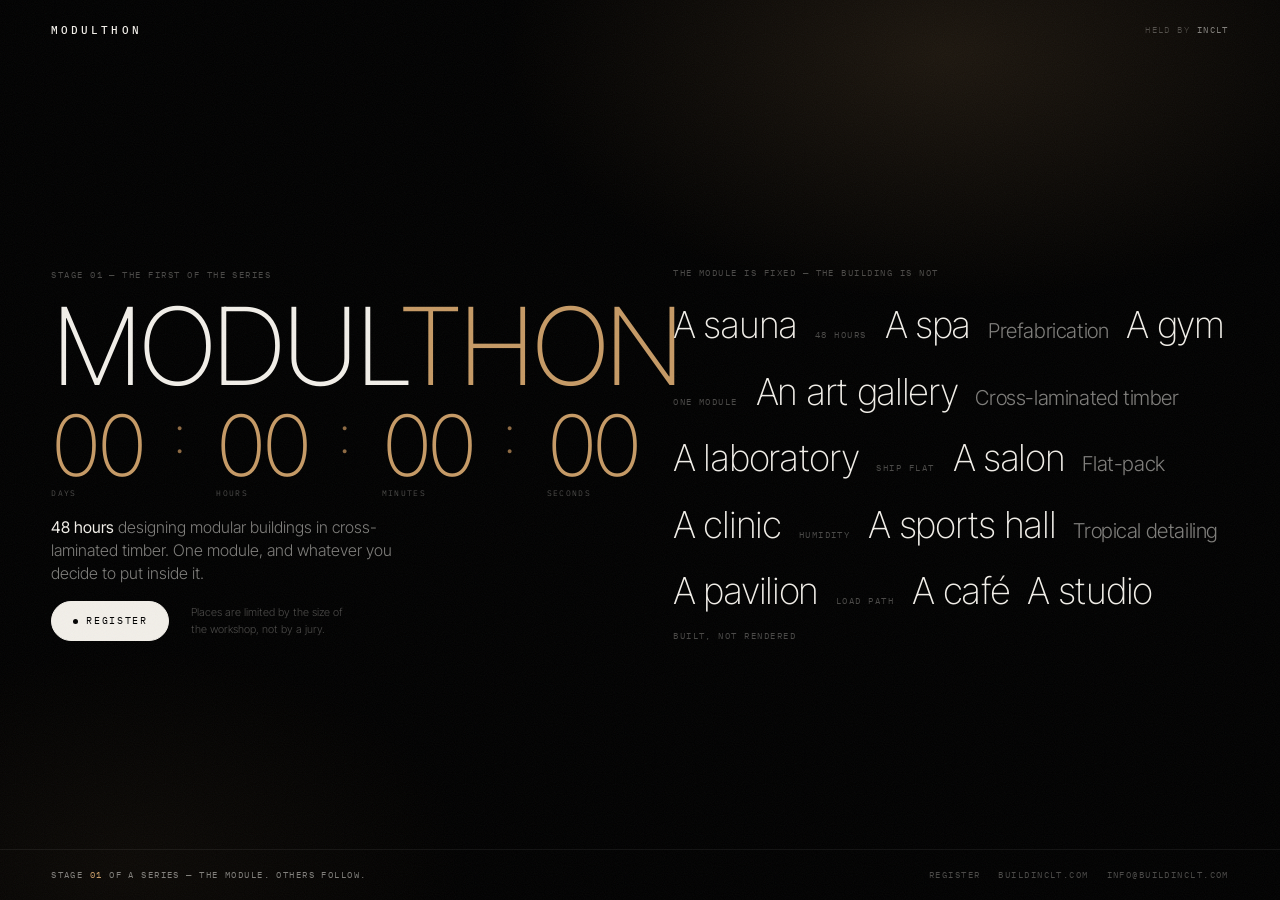
==== index.html @ 6a5af4b9 "Give Modulthon its own domain, in black, on a single screen modulthon.com stops being a redirect and" ====
<!doctype html>
<html lang="en">
<head>
<meta charset="utf-8">
<meta name="viewport" content="width=device-width, initial-scale=1">
<title>MODULTHON — 48 hours designing modular buildings, in Bali</title>
<meta name="description" content="Stage 01. Forty-eight hours designing modular buildings in cross-laminated timber — a sauna, a spa, a gallery, a laboratory. Held in Bali by INCLT. Registration open.">
<link rel="canonical" href="https://modulthon.com/">
<meta name="theme-color" content="#000000">
<meta property="og:type" content="website">
<meta property="og:title" content="MODULTHON — 48 hours designing modular buildings, in Bali">
<meta property="og:description" content="Stage 01. One module, forty-eight hours, and whatever building you decide to put inside it.">
<meta property="og:url" content="https://modulthon.com/">
<meta name="twitter:card" content="summary_large_image">
<link rel="icon" href="data:image/svg+xml,%3Csvg xmlns='http://www.w3.org/2000/svg' viewBox='0 0 32 32'%3E%3Crect width='32' height='32' fill='%23000'/%3E%3Crect x='7' y='7' width='18' height='18' fill='none' stroke='%23c69a65' stroke-width='2'/%3E%3Cpath d='M16 7v18M7 16h18' stroke='%23c69a65' stroke-width='2'/%3E%3C/svg%3E">
<link rel="preconnect" href="https://fonts.googleapis.com">
<link rel="preconnect" href="https://fonts.gstatic.com" crossorigin>
<link rel="stylesheet" href="https://fonts.googleapis.com/css2?family=IBM+Plex+Mono:wght@400;500&family=Inter+Tight:wght@200;300;400&display=swap">
<link rel="stylesheet" href="./assets/style.css">
<script type="application/ld+json">
{
  "@context": "https://schema.org",
  "@type": "Event",
  "name": "Modulthon — Stage 01",
  "description": "Forty-eight hours designing modular buildings in cross-laminated timber.",
  "startDate": "2026-10-08T09:00:00+08:00",
  "endDate": "2026-10-10T09:00:00+08:00",
  "eventAttendanceMode": "https://schema.org/OfflineEventAttendanceMode",
  "eventStatus": "https://schema.org/EventScheduled",
  "location": { "@type": "Place", "name": "Bali, Indonesia",
                "address": { "@type": "PostalAddress", "addressCountry": "ID" } },
  "organizer": { "@type": "Organization", "name": "INCLT", "url": "https://buildinclt.com" },
  "url": "https://modulthon.com/"
}
</script>
</head>
<body class="screen">

<header class="head wrap limit">
  <a class="mark" href="./">MODULTHON</a>
  <a class="by" href="https://buildinclt.com" rel="noopener">Held by <b>INCLT</b></a>
</header>

<main class="one wrap limit">

  <section class="lead">
    <span class="eyebrow">Stage 01 — the first of the series</span>
    <h1 class="lead__title">MODUL<em>THON</em></h1>

    <!-- The one value anyone has to edit to move the event. Change it here and
         the fallback line and the JSON-LD above should be changed to match. -->
    <div class="clock" data-deadline="2026-10-08T09:00:00+08:00">
      <span class="clock__fallback">Opens 8 October 2026, 09:00 WITA</span>
    </div>

    <p class="lead__line">
      <b>48 hours</b> designing modular buildings in cross-laminated timber.
      One module, and whatever you decide to put inside it.
    </p>

    <div class="lead__act">
      <a class="btn" href="./register.html"><span class="btn__dot"></span>Register</a>
      <p class="note">Places are limited by the size of the workshop, not by a jury.</p>
    </div>
  </section>

  <section class="field">
    <span class="eyebrow">The module is fixed — the building is not</span>
    <div class="cloud">
      <span class="tag tag--lg">A sauna</span>
      <span class="tag">48 hours</span>
      <span class="tag tag--lg">A spa</span>
      <span class="tag tag--md">Prefabrication</span>
      <span class="tag tag--lg">A gym</span>
      <span class="tag">One module</span>
      <span class="tag tag--lg">An art gallery</span>
      <span class="tag tag--md">Cross-laminated timber</span>
      <span class="tag tag--lg">A laboratory</span>
      <span class="tag">Ship flat</span>
      <span class="tag tag--lg">A salon</span>
      <span class="tag tag--md">Flat-pack</span>
      <span class="tag tag--lg">A clinic</span>
      <span class="tag">Humidity</span>
      <span class="tag tag--lg">A sports hall</span>
      <span class="tag tag--md">Tropical detailing</span>
      <span class="tag tag--lg">A pavilion</span>
      <span class="tag">Load path</span>
      <span class="tag tag--lg">A café</span>
      <span class="tag tag--lg">A studio</span>
      <span class="tag">Built, not rendered</span>
    </div>
  </section>

</main>

<footer class="foot wrap limit">
  <span class="hint">Stage <b>01</b> of a series — the module. Others follow.</span>
  <nav>
    <a href="./register.html">Register</a>
    <a href="https://buildinclt.com" rel="noopener">buildinclt.com</a>
    <a href="mailto:info@buildinclt.com">info@buildinclt.com</a>
  </nav>
</footer>

<script src="./assets/app.js" defer></script>
</body>
</html>
---- assets/style.css ----
/* =============================================================================
   MODULTHON — stage 01, by INCLT.

   The countdown page is one screen and never scrolls: header, a body split
   between the clock and the field of tags, and a footer line. That constraint
   drives every size below — type scales against the viewport's HEIGHT as much
   as its width, because on a page that may not overflow, a short window is the
   dangerous one, not a narrow one.

   Registration is the exception: seven questions cannot honestly be squeezed
   into a screen, so that page scrolls like any other.

   The tan is INCLT's, so the chain stays visible even here.
   ========================================================================== */

:root {
  --void:   #000000;
  --bone:   #f2efe9;
  --tan:    #c69a65;
  --tan-dk: #8e6a42;

  --muted:   rgba(242, 239, 233, 0.52);
  --muted-2: rgba(242, 239, 233, 0.3);
  --line:    rgba(242, 239, 233, 0.14);
  --line-2:  rgba(242, 239, 233, 0.07);

  --mono: "IBM Plex Mono", ui-monospace, SFMono-Regular, monospace;
  --sans: "Inter Tight", -apple-system, BlinkMacSystemFont, system-ui, sans-serif;

  --gut: clamp(18px, 4vw, 72px);
  --ease: cubic-bezier(0.22, 1, 0.36, 1);
}

*, *::before, *::after { box-sizing: border-box; }
[hidden] { display: none !important; }

body {
  margin: 0;
  background: var(--void);
  color: var(--bone);
  font-family: var(--sans);
  font-weight: 300;
  font-size: clamp(14px, 1vw, 16px);
  line-height: 1.55;
  -webkit-font-smoothing: antialiased;
  text-rendering: optimizeLegibility;
  overflow-x: hidden;
}

/* One screen, three rows, no scrollbar. svh rather than vh so the mobile
   browser's collapsing toolbar cannot push the footer out of sight. */
body.screen {
  height: 100svh;
  overflow: hidden;
  display: grid;
  grid-template-rows: auto minmax(0, 1fr) auto;
}

/* A single warm source, low and off-centre, so the black has depth instead of
   being flat ink. */
body::before {
  content: "";
  position: fixed;
  inset: 0;
  z-index: 0;
  pointer-events: none;
  background:
    radial-gradient(58vw 46vh at 74% 6%, rgba(198, 154, 101, 0.14), transparent 62%),
    radial-gradient(48vw 44vh at 10% 96%, rgba(198, 154, 101, 0.06), transparent 60%);
}

/* Film grain. Keeps large flat blacks from banding on cheap panels. */
body::after {
  content: "";
  position: fixed;
  inset: 0;
  z-index: 99;
  pointer-events: none;
  opacity: 0.05;
  background-image: url("data:image/svg+xml,%3Csvg xmlns='http://www.w3.org/2000/svg' width='150' height='150'%3E%3Cfilter id='n'%3E%3CfeTurbulence type='fractalNoise' baseFrequency='.9' numOctaves='2' seed='5'/%3E%3C/filter%3E%3Crect width='100%25' height='100%25' filter='url(%23n)'/%3E%3C/svg%3E");
}

main, header, footer { position: relative; z-index: 1; min-height: 0; }

a { color: inherit; }
button { font: inherit; color: inherit; }
::selection { background: var(--tan); color: var(--void); }
:focus-visible { outline: 1px solid var(--tan); outline-offset: 4px; }

.wrap { padding-inline: var(--gut); }
.limit { max-width: 1500px; margin-inline: auto; width: 100%; }

.mono, .eyebrow, .btn, .tag, .foot, .clock__unit small {
  font-family: var(--mono);
  font-weight: 400;
  letter-spacing: 0.16em;
  text-transform: uppercase;
}
.eyebrow { font-size: clamp(9px, 0.72vw, 10.5px); color: var(--muted-2); display: block; }

/* ── header ─────────────────────────────────────────────────────────────── */

.head {
  display: flex;
  align-items: center;
  justify-content: space-between;
  gap: 18px;
  padding-block: clamp(14px, 2.4vh, 26px);
}
.mark {
  font-family: var(--mono);
  font-size: clamp(10px, 0.85vw, 12px);
  letter-spacing: 0.28em;
  text-transform: uppercase;
  text-decoration: none;
  font-weight: 500;
}
.by {
  font-family: var(--mono);
  font-size: clamp(8.5px, 0.7vw, 10px);
  letter-spacing: 0.16em;
  text-transform: uppercase;
  color: var(--muted-2);
  text-decoration: none;
  transition: color 0.4s var(--ease);
}
.by:hover { color: var(--tan); }
.by b { font-weight: 400; color: var(--muted); }

/* ── the button, of which there is one ──────────────────────────────────── */

.btn {
  position: relative;
  display: inline-flex;
  align-items: center;
  gap: 0.85em;
  padding: 1.05em 2em;
  font-size: clamp(10px, 0.8vw, 11px);
  border: 1px solid var(--bone);
  border-radius: 999px;
  background: var(--bone);
  color: var(--void);
  text-decoration: none;
  cursor: pointer;
  transition: transform 0.5s var(--ease), background 0.5s var(--ease),
              color 0.5s var(--ease), border-color 0.5s var(--ease);
}
.btn:hover { transform: translateY(-2px); background: var(--tan); border-color: var(--tan); }
.btn__dot {
  width: 5px; height: 5px; border-radius: 50%;
  background: currentColor;
  animation: pulse 2.4s var(--ease) infinite;
}
@keyframes pulse { 0%, 100% { opacity: 1; } 50% { opacity: 0.25; } }

.btn--quiet { background: none; color: var(--bone); border-color: var(--line); }
.btn--quiet:hover { background: none; color: var(--tan); border-color: var(--tan); }

/* ── the one screen ─────────────────────────────────────────────────────── */

.one {
  display: grid;
  grid-template-columns: minmax(0, 1.02fr) minmax(0, 0.98fr);
  gap: clamp(20px, 3.4vw, 64px);
  align-items: center;
  min-height: 0;
  padding-block: clamp(8px, 1.6vh, 24px);
}

.lead {
  display: grid;
  gap: clamp(10px, 1.9vh, 24px);
  align-content: center;
  min-height: 0;
}

.lead__title {
  margin: 0;
  font-weight: 200;
  /* min() against both axes: a wide-but-short window is the case that breaks
     a one-screen page, and vw alone cannot see it. */
  font-size: clamp(30px, min(8.4vw, 12.4vh), 132px);
  line-height: 0.86;
  letter-spacing: -0.05em;
}
.lead__title em { font-style: normal; color: var(--tan); }

.lead__line {
  margin: 0;
  max-width: 38ch;
  font-size: clamp(13px, min(1.25vw, 2vh), 19px);
  line-height: 1.42;
  color: var(--muted);
}
.lead__line b { font-weight: 400; color: var(--bone); }

.lead__act { display: flex; flex-wrap: wrap; align-items: center; gap: 12px 22px; }
.lead__act .note {
  margin: 0;
  font-size: clamp(10px, 0.85vw, 12.5px);
  color: var(--muted-2);
  max-width: 28ch;
}

/* ── the clock ──────────────────────────────────────────────────────────── */

.clock {
  display: flex;
  flex-wrap: wrap;
  align-items: flex-start;
  gap: clamp(12px, 2.4vw, 48px);
}
.clock__unit { display: grid; gap: 4px; }
.clock__unit b {
  font-weight: 200;
  font-size: clamp(30px, min(6.6vw, 10vh), 104px);
  line-height: 0.86;
  letter-spacing: -0.055em;
  /* Tabular figures, or the whole row twitches once a second. */
  font-variant-numeric: tabular-nums;
  font-feature-settings: "tnum" 1;
}
.clock__unit small { font-size: clamp(8px, 0.66vw, 9.5px); color: var(--muted-2); }
.clock__sep {
  font-weight: 200;
  font-size: clamp(18px, min(4vw, 6vh), 66px);
  line-height: 1;
  color: var(--tan-dk);
  align-self: start;
}
@media (max-width: 620px) { .clock__sep { display: none; } }

/* Before the script runs there is a date in the markup, not an empty row. */
.clock__fallback { font-size: clamp(16px, 2.6vw, 30px); font-weight: 200; letter-spacing: -0.02em; }

.clock--done b { color: var(--tan); }

/* ── the tags ───────────────────────────────────────────────────────────── */

.field {
  display: grid;
  gap: clamp(10px, 1.8vh, 22px);
  align-content: center;
  min-height: 0;
}

/* Not a word-cloud generator — a hand-set field. Weight and opacity carry the
   hierarchy, so it reads as a list of possibilities rather than decoration. */
.cloud {
  display: flex;
  flex-wrap: wrap;
  align-items: baseline;
  gap: clamp(6px, 1vh, 14px) clamp(10px, 1.4vw, 26px);
}
.tag {
  font-size: clamp(9px, 0.72vw, 10.5px);
  color: var(--muted-2);
  white-space: nowrap;
  transition: color 0.45s var(--ease);
}
.tag:hover { color: var(--bone); }
/* Three tiers. The typologies shout, the craft words speak, the constraints
   whisper — roughly the order a participant meets them in. */
.tag--lg {
  font-family: var(--sans);
  font-weight: 200;
  font-size: clamp(19px, min(2.9vw, 4.3vh), 46px);
  letter-spacing: -0.035em;
  text-transform: none;
  color: var(--bone);
}
.tag--md {
  font-family: var(--sans);
  font-weight: 300;
  font-size: clamp(13px, min(1.6vw, 2.4vh), 25px);
  letter-spacing: -0.02em;
  text-transform: none;
  color: var(--muted);
}
.tag--lg:hover { color: var(--tan); }
.tag--md:hover { color: var(--bone); }

/* Below this the two columns stack, and the quietest tier is the first thing
   to go — a screen that fits is worth more than the last eight words. */
@media (max-width: 900px) {
  .one { grid-template-columns: minmax(0, 1fr); align-content: center; gap: clamp(16px, 2.6vh, 30px); }
  .tag:not(.tag--lg):not(.tag--md) { display: none; }
}
@media (max-width: 900px) and (max-height: 720px) {
  .tag--md { display: none; }
  .lead__line { display: none; }
}

/* ── footer ─────────────────────────────────────────────────────────────── */

.foot {
  display: flex; flex-wrap: wrap; gap: 8px 32px;
  align-items: center; justify-content: space-between;
  padding-block: clamp(12px, 2vh, 24px);
  border-top: 1px solid var(--line-2);
  font-size: clamp(8.5px, 0.7vw, 10px);
  color: var(--muted-2);
}
.foot a { text-decoration: none; transition: color 0.35s var(--ease); }
.foot a:hover { color: var(--bone); }
.foot nav { display: flex; flex-wrap: wrap; gap: 18px; }
.foot .hint { color: var(--muted); }
.foot .hint b { font-weight: 400; color: var(--tan); }

/* ── registration — the page that is allowed to scroll ──────────────────── */

.reg {
  display: grid;
  grid-template-columns: minmax(0, 0.8fr) minmax(0, 1.2fr);
  gap: clamp(36px, 6vw, 100px);
  padding-block: clamp(30px, 5vh, 70px) clamp(56px, 9vh, 120px);
}
@media (max-width: 900px) { .reg { grid-template-columns: minmax(0, 1fr); } }

.brief { position: sticky; top: 36px; align-self: start; display: grid; gap: 20px; }
@media (max-width: 900px) { .brief { position: static; } }
.brief h1 {
  margin: 0;
  font-weight: 200;
  font-size: clamp(32px, 4.6vw, 64px);
  line-height: 0.96;
  letter-spacing: -0.042em;
}
.brief h1 em { font-style: normal; color: var(--tan); }
.brief p { margin: 0; color: var(--muted); max-width: 38ch; }
.brief dl { margin: 0; display: grid; gap: 1px; background: var(--line-2); border-block: 1px solid var(--line-2); }
.brief dl > div { background: var(--void); padding: 13px 0; display: grid; grid-template-columns: 7rem 1fr; gap: 14px; }
.brief dt { font-family: var(--mono); font-size: 9.5px; letter-spacing: 0.16em;
            text-transform: uppercase; color: var(--muted-2); padding-top: 0.3em; }
.brief dd { margin: 0; font-size: 0.97em; }

.form { display: grid; gap: clamp(26px, 3.2vw, 40px); }
.q { display: grid; gap: 13px; }
.q__ask { margin: 0; font-weight: 300; font-size: clamp(17px, 1.6vw, 24px);
          letter-spacing: -0.018em; line-height: 1.25; }
.q__ask span { color: var(--tan); font-family: var(--mono); font-size: 10px;
               letter-spacing: 0.16em; vertical-align: 0.55em; margin-right: 0.9em; }
.q__why { margin: -5px 0 0; font-size: 0.86em; color: var(--muted-2); max-width: 52ch; }

.q input, .q textarea {
  width: 100%;
  padding: 0.65em 0;
  border: 0;
  border-bottom: 1px solid var(--line);
  background: none;
  border-radius: 0;
  font-size: clamp(15px, 1.15vw, 18px);
  font-weight: 300;
  color: var(--bone);
  transition: border-color 0.4s var(--ease);
}
.q textarea { resize: vertical; min-height: 5em; line-height: 1.5; }
.q input:focus, .q textarea:focus { outline: none; border-bottom-color: var(--tan); }
.q input::placeholder, .q textarea::placeholder { color: var(--muted-2); }

.pair { display: grid; grid-template-columns: 1fr 1fr; gap: clamp(16px, 2.4vw, 32px); }
@media (max-width: 620px) { .pair { grid-template-columns: 1fr; } }

.opts { display: flex; flex-wrap: wrap; gap: 8px; }
.opt { position: relative; display: inline-block; }
.opt input { position: absolute; inset: 0; width: 100%; height: 100%; opacity: 0; margin: 0; pointer-events: none; }
.opt span {
  display: inline-block;
  padding: 0.6em 1.05em;
  border: 1px solid var(--line);
  border-radius: 999px;
  cursor: pointer;
  color: var(--muted);
  font-family: var(--mono);
  font-size: 10.5px;
  letter-spacing: 0.14em;
  text-transform: uppercase;
  transition: border-color 0.35s var(--ease), color 0.35s var(--ease), background 0.35s var(--ease);
}
.opt:hover span { border-color: var(--muted-2); color: var(--bone); }
.opt input:checked + span { background: var(--bone); border-color: var(--bone); color: var(--void); }
.opt input:focus-visible + span { outline: 1px solid var(--tan); outline-offset: 3px; }

.form__foot { display: flex; flex-wrap: wrap; align-items: center; gap: 18px;
              padding-top: 14px; border-top: 1px solid var(--line-2); }
.form__note { margin: 0; font-size: 0.85em; color: var(--muted-2); max-width: 38ch; }
.form__status { margin: 0; min-height: 1.4em; font-size: 0.9em; color: var(--tan); }
.form__status[data-error] { color: #d4795e; }
.btn[disabled] { opacity: 0.4; pointer-events: none; }

.done { display: grid; gap: 20px; justify-items: start; padding-top: clamp(16px, 4vw, 34px); }
.done h2 { margin: 0; font-weight: 200; font-size: clamp(26px, 3.6vw, 46px);
           letter-spacing: -0.035em; line-height: 1.02; }
.done p { margin: 0; color: var(--muted); max-width: 44ch; }
.done a.inline { color: var(--tan); text-decoration: none; border-bottom: 1px solid var(--tan-dk); }

@media (prefers-reduced-motion: reduce) {
  *, *::before, *::after { animation-duration: 0.01ms !important; transition-duration: 0.01ms !important; }
}
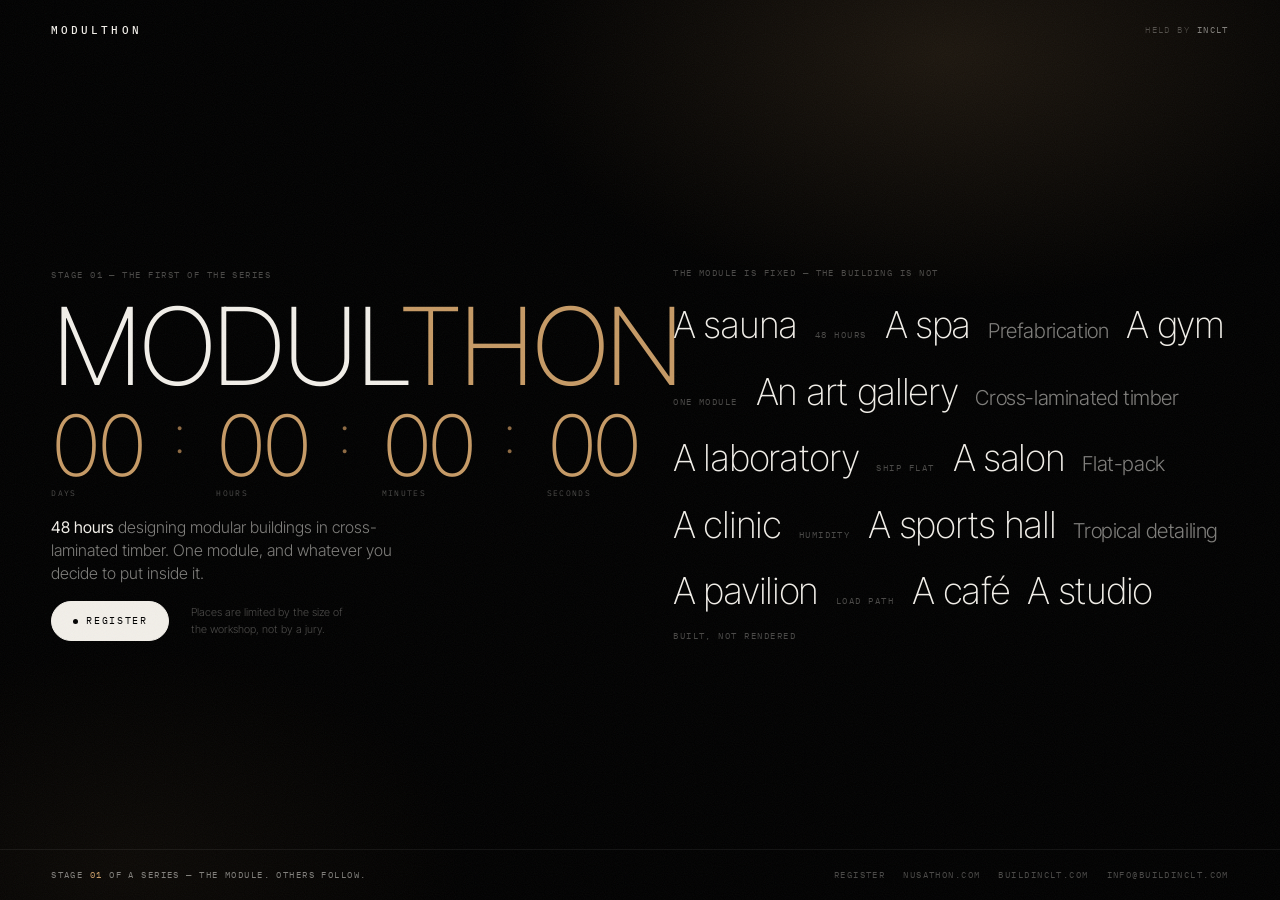
==== commit 7a4c58f5: "Join the three domains into one company, and open a library Cross-links between sites one company ow" ====
--- a/index.html
+++ b/index.html
@@ -20,7 +20,10 @@
 <script type="application/ld+json">
 {
   "@context": "https://schema.org",
+  "@graph": [
+  {
   "@type": "Event",
+  "@id": "https://modulthon.com/#event",
   "name": "Modulthon — Stage 01",
   "description": "Forty-eight hours designing modular buildings in cross-laminated timber.",
   "startDate": "2026-10-08T09:00:00+08:00",
@@ -31,6 +34,20 @@
                 "address": { "@type": "PostalAddress", "addressCountry": "ID" } },
   "organizer": { "@type": "Organization", "name": "INCLT", "url": "https://buildinclt.com" },
   "url": "https://modulthon.com/"
+  },
+  {
+  "@type": "Organization",
+  "@id": "https://modulthon.com/#organization",
+  "name": "MODULTHON",
+  "url": "https://modulthon.com/",
+  "parentOrganization": {
+    "@type": "Organization",
+    "@id": "https://buildinclt.com/#organization",
+    "name": "INCLT",
+    "url": "https://buildinclt.com/"
+  }
+  }
+  ]
 }
 </script>
 </head>
@@ -97,6 +114,7 @@
   <span class="hint">Stage <b>01</b> of a series — the module. Others follow.</span>
   <nav>
     <a href="./register.html">Register</a>
+    <a href="https://nusathon.com" rel="noopener">nusathon.com</a>
     <a href="https://buildinclt.com" rel="noopener">buildinclt.com</a>
     <a href="mailto:info@buildinclt.com">info@buildinclt.com</a>
   </nav>
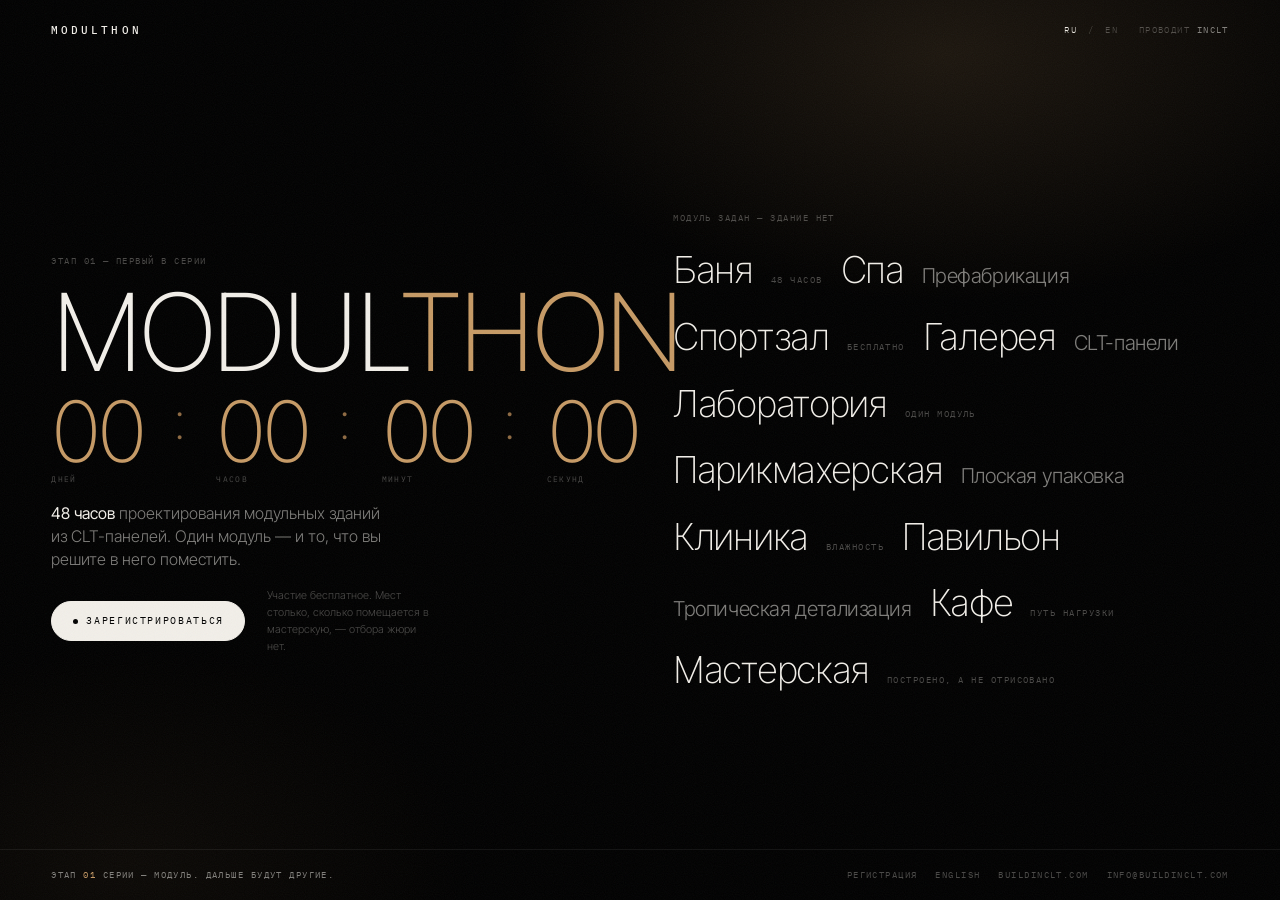
==== commit cd263f40: "Put Modulthon into Russian, and say the entry is free Russian at the root and English under /en/, ma" ====
--- a/index.html
+++ b/index.html
@@ -1,15 +1,19 @@
 <!doctype html>
-<html lang="en">
+<html lang="ru">
 <head>
 <meta charset="utf-8">
 <meta name="viewport" content="width=device-width, initial-scale=1">
-<title>MODULTHON — 48 hours designing modular buildings, in Bali</title>
-<meta name="description" content="Stage 01. Forty-eight hours designing modular buildings in cross-laminated timber — a sauna, a spa, a gallery, a laboratory. Held in Bali by INCLT. Registration open.">
+<title>MODULTHON — 48 часов проектирования модульных зданий на Бали, бесплатно</title>
+<meta name="description" content="Этап 01. Сорок восемь часов проектирования модульных зданий из CLT-панелей — баня, спа, галерея, лаборатория, спортзал. Участие бесплатное. Проводит INCLT на Бали.">
 <link rel="canonical" href="https://modulthon.com/">
+<link rel="alternate" hreflang="ru" href="https://modulthon.com/">
+<link rel="alternate" hreflang="en" href="https://modulthon.com/en/">
+<link rel="alternate" hreflang="x-default" href="https://modulthon.com/">
 <meta name="theme-color" content="#000000">
 <meta property="og:type" content="website">
-<meta property="og:title" content="MODULTHON — 48 hours designing modular buildings, in Bali">
-<meta property="og:description" content="Stage 01. One module, forty-eight hours, and whatever building you decide to put inside it.">
+<meta property="og:locale" content="ru_RU">
+<meta property="og:title" content="MODULTHON — 48 часов проектирования модульных зданий на Бали, бесплатно">
+<meta property="og:description" content="Этап 01. Один модуль, сорок восемь часов и то здание, которое вы решите в него поместить. Бесплатно.">
 <meta property="og:url" content="https://modulthon.com/">
 <meta name="twitter:card" content="summary_large_image">
 <link rel="icon" href="data:image/svg+xml,%3Csvg xmlns='http://www.w3.org/2000/svg' viewBox='0 0 32 32'%3E%3Crect width='32' height='32' fill='%23000'/%3E%3Crect x='7' y='7' width='18' height='18' fill='none' stroke='%23c69a65' stroke-width='2'/%3E%3Cpath d='M16 7v18M7 16h18' stroke='%23c69a65' stroke-width='2'/%3E%3C/svg%3E">
@@ -25,11 +29,20 @@
   "@type": "Event",
   "@id": "https://modulthon.com/#event",
   "name": "Modulthon — Stage 01",
-  "description": "Forty-eight hours designing modular buildings in cross-laminated timber.",
+  "description": "Forty-eight hours designing modular buildings in cross-laminated timber. Free to enter.",
+  "inLanguage": ["ru", "en"],
   "startDate": "2026-10-08T09:00:00+08:00",
   "endDate": "2026-10-10T09:00:00+08:00",
   "eventAttendanceMode": "https://schema.org/OfflineEventAttendanceMode",
   "eventStatus": "https://schema.org/EventScheduled",
+  "isAccessibleForFree": true,
+  "offers": {
+    "@type": "Offer",
+    "price": "0",
+    "priceCurrency": "IDR",
+    "availability": "https://schema.org/InStock",
+    "url": "https://modulthon.com/register.html"
+  },
   "location": { "@type": "Place", "name": "Bali, Indonesia",
                 "address": { "@type": "PostalAddress", "addressCountry": "ID" } },
   "organizer": { "@type": "Organization", "name": "INCLT", "url": "https://buildinclt.com" },
@@ -55,66 +68,68 @@
 
 <header class="head wrap limit">
   <a class="mark" href="./">MODULTHON</a>
-  <a class="by" href="https://buildinclt.com" rel="noopener">Held by <b>INCLT</b></a>
+  <span class="head__right">
+    <span class="langs"><a href="./" aria-current="page">RU</a>&nbsp;/&nbsp;<a href="./en/">EN</a></span>
+    <a class="by" href="https://buildinclt.com" rel="noopener">Проводит <b>INCLT</b></a>
+  </span>
 </header>
 
 <main class="one wrap limit">
 
   <section class="lead">
-    <span class="eyebrow">Stage 01 — the first of the series</span>
+    <span class="eyebrow">Этап 01 — первый в серии</span>
     <h1 class="lead__title">MODUL<em>THON</em></h1>
 
-    <!-- The one value anyone has to edit to move the event. Change it here and
-         the fallback line and the JSON-LD above should be changed to match. -->
-    <div class="clock" data-deadline="2026-10-08T09:00:00+08:00">
-      <span class="clock__fallback">Opens 8 October 2026, 09:00 WITA</span>
+    <!-- Единственное значение, которое правят, чтобы сдвинуть событие. Меняя
+         его здесь, поменяйте заодно строку внутри и startDate в JSON-LD выше. -->
+    <div class="clock" data-deadline="2026-10-08T09:00:00+08:00" data-labels="Дней,Часов,Минут,Секунд">
+      <span class="clock__fallback">Старт 8 октября 2026, 09:00 WITA</span>
     </div>
 
     <p class="lead__line">
-      <b>48 hours</b> designing modular buildings in cross-laminated timber.
-      One module, and whatever you decide to put inside it.
+      <b>48 часов</b> проектирования модульных зданий из CLT-панелей.
+      Один модуль — и то, что вы решите в него поместить.
     </p>
 
     <div class="lead__act">
-      <a class="btn" href="./register.html"><span class="btn__dot"></span>Register</a>
-      <p class="note">Places are limited by the size of the workshop, not by a jury.</p>
+      <a class="btn" href="./register.html"><span class="btn__dot"></span>Зарегистрироваться</a>
+      <p class="note">Участие бесплатное. Мест столько, сколько помещается в мастерскую, — отбора жюри нет.</p>
     </div>
   </section>
 
   <section class="field">
-    <span class="eyebrow">The module is fixed — the building is not</span>
+    <span class="eyebrow">Модуль задан — здание нет</span>
     <div class="cloud">
-      <span class="tag tag--lg">A sauna</span>
-      <span class="tag">48 hours</span>
-      <span class="tag tag--lg">A spa</span>
-      <span class="tag tag--md">Prefabrication</span>
-      <span class="tag tag--lg">A gym</span>
-      <span class="tag">One module</span>
-      <span class="tag tag--lg">An art gallery</span>
-      <span class="tag tag--md">Cross-laminated timber</span>
-      <span class="tag tag--lg">A laboratory</span>
-      <span class="tag">Ship flat</span>
-      <span class="tag tag--lg">A salon</span>
-      <span class="tag tag--md">Flat-pack</span>
-      <span class="tag tag--lg">A clinic</span>
-      <span class="tag">Humidity</span>
-      <span class="tag tag--lg">A sports hall</span>
-      <span class="tag tag--md">Tropical detailing</span>
-      <span class="tag tag--lg">A pavilion</span>
-      <span class="tag">Load path</span>
-      <span class="tag tag--lg">A café</span>
-      <span class="tag tag--lg">A studio</span>
-      <span class="tag">Built, not rendered</span>
+      <span class="tag tag--lg">Баня</span>
+      <span class="tag">48 часов</span>
+      <span class="tag tag--lg">Спа</span>
+      <span class="tag tag--md">Префабрикация</span>
+      <span class="tag tag--lg">Спортзал</span>
+      <span class="tag">Бесплатно</span>
+      <span class="tag tag--lg">Галерея</span>
+      <span class="tag tag--md">CLT-панели</span>
+      <span class="tag tag--lg">Лаборатория</span>
+      <span class="tag">Один модуль</span>
+      <span class="tag tag--lg">Парикмахерская</span>
+      <span class="tag tag--md">Плоская упаковка</span>
+      <span class="tag tag--lg">Клиника</span>
+      <span class="tag">Влажность</span>
+      <span class="tag tag--lg">Павильон</span>
+      <span class="tag tag--md">Тропическая детализация</span>
+      <span class="tag tag--lg">Кафе</span>
+      <span class="tag">Путь нагрузки</span>
+      <span class="tag tag--lg">Мастерская</span>
+      <span class="tag">Построено, а не отрисовано</span>
     </div>
   </section>
 
 </main>
 
 <footer class="foot wrap limit">
-  <span class="hint">Stage <b>01</b> of a series — the module. Others follow.</span>
+  <span class="hint">Этап <b>01</b> серии — модуль. Дальше будут другие.</span>
   <nav>
-    <a href="./register.html">Register</a>
-    <a href="https://nusathon.com" rel="noopener">nusathon.com</a>
+    <a href="./register.html">Регистрация</a>
+    <a href="./en/">English</a>
     <a href="https://buildinclt.com" rel="noopener">buildinclt.com</a>
     <a href="mailto:info@buildinclt.com">info@buildinclt.com</a>
   </nav>
--- a/assets/style.css
+++ b/assets/style.css
@@ -126,6 +126,18 @@
 }
 .by:hover { color: var(--tan); }
 .by b { font-weight: 400; color: var(--muted); }
+
+.head__right { display: inline-flex; align-items: center; gap: clamp(10px, 1.6vw, 26px); }
+.langs {
+  display: inline-flex; align-items: center; gap: 0.5em;
+  font-family: var(--mono);
+  font-size: clamp(8.5px, 0.7vw, 10px);
+  letter-spacing: 0.16em;
+  color: var(--muted-2);
+}
+.langs a { text-decoration: none; transition: color 0.35s var(--ease); }
+.langs a:hover { color: var(--bone); }
+.langs a[aria-current] { color: var(--bone); }
 
 /* ── the button, of which there is one ──────────────────────────────────── */
 
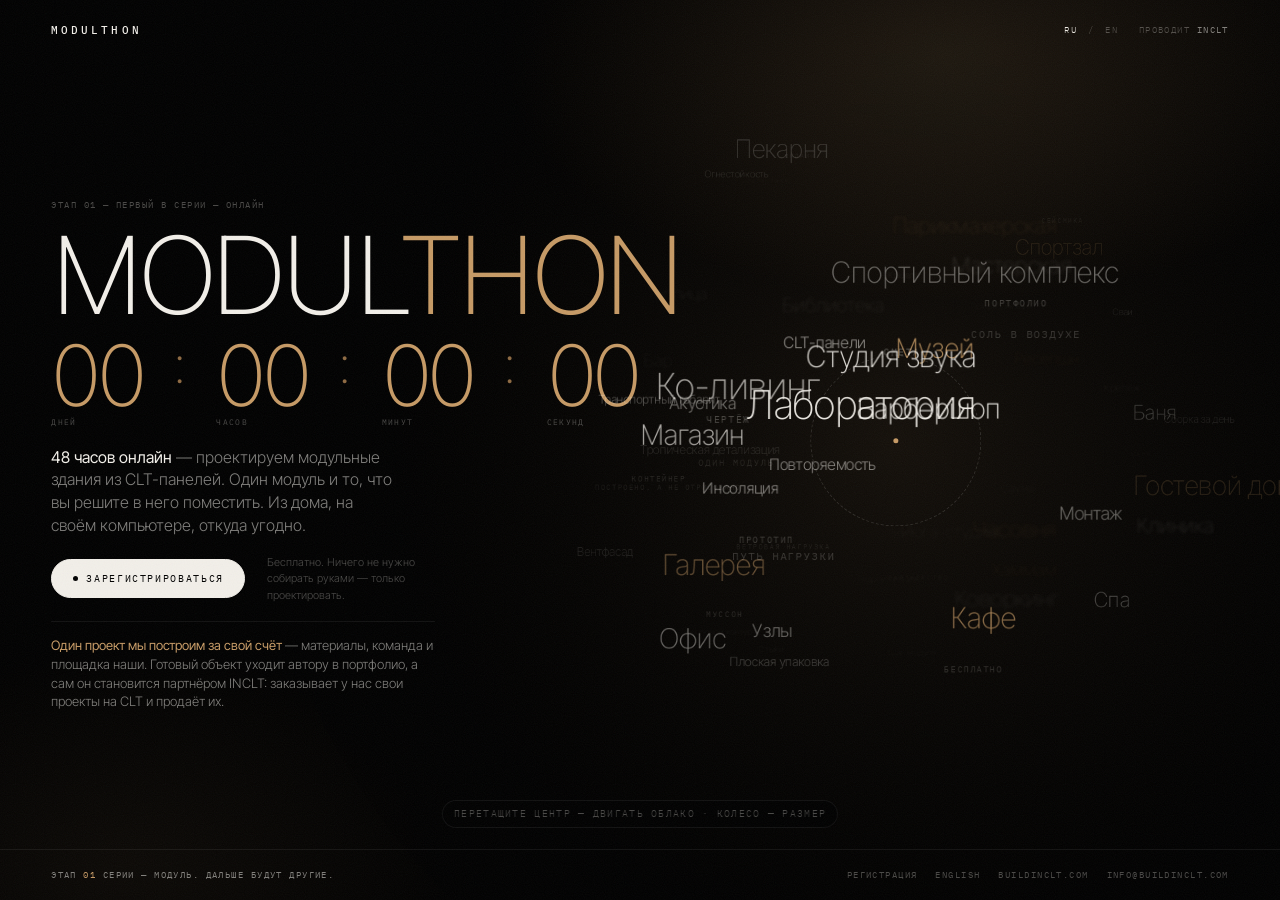
==== commit 2129db06: "Send applications to the group, and require a contact to answer on Co-Authored-By: Claude Opus 5 <no" ====
--- a/index.html
+++ b/index.html
@@ -3,8 +3,8 @@
 <head>
 <meta charset="utf-8">
 <meta name="viewport" content="width=device-width, initial-scale=1">
-<title>MODULTHON — 48 часов проектирования модульных зданий на Бали, бесплатно</title>
-<meta name="description" content="Этап 01. Сорок восемь часов проектирования модульных зданий из CLT-панелей — баня, спа, галерея, лаборатория, спортзал. Участие бесплатное. Проводит INCLT на Бали.">
+<title>MODULTHON — 48 часов онлайн: проектируем модульные здания из CLT, бесплатно</title>
+<meta name="description" content="Этап 01, онлайн. Сорок восемь часов проектирования модульных зданий из CLT-панелей — баня, спа, галерея, лаборатория, спортзал. Участие бесплатное, нужен только свой компьютер. Один проект INCLT строит за свой счёт, а его автор становится партнёром.">
 <link rel="canonical" href="https://modulthon.com/">
 <link rel="alternate" hreflang="ru" href="https://modulthon.com/">
 <link rel="alternate" hreflang="en" href="https://modulthon.com/en/">
@@ -12,8 +12,8 @@
 <meta name="theme-color" content="#000000">
 <meta property="og:type" content="website">
 <meta property="og:locale" content="ru_RU">
-<meta property="og:title" content="MODULTHON — 48 часов проектирования модульных зданий на Бали, бесплатно">
-<meta property="og:description" content="Этап 01. Один модуль, сорок восемь часов и то здание, которое вы решите в него поместить. Бесплатно.">
+<meta property="og:title" content="MODULTHON — 48 часов онлайн, бесплатно">
+<meta property="og:description" content="Один модуль, 48 часов и то здание, которое вы решите в него поместить. Лучший проект мы построим — материалы, команда и площадка наши.">
 <meta property="og:url" content="https://modulthon.com/">
 <meta name="twitter:card" content="summary_large_image">
 <link rel="icon" href="data:image/svg+xml,%3Csvg xmlns='http://www.w3.org/2000/svg' viewBox='0 0 32 32'%3E%3Crect width='32' height='32' fill='%23000'/%3E%3Crect x='7' y='7' width='18' height='18' fill='none' stroke='%23c69a65' stroke-width='2'/%3E%3Cpath d='M16 7v18M7 16h18' stroke='%23c69a65' stroke-width='2'/%3E%3C/svg%3E">
@@ -29,11 +29,11 @@
   "@type": "Event",
   "@id": "https://modulthon.com/#event",
   "name": "Modulthon — Stage 01",
-  "description": "Forty-eight hours designing modular buildings in cross-laminated timber. Free to enter.",
+  "description": "Forty-eight hours online, designing modular buildings in cross-laminated timber. Free to enter. One project is built at INCLT's expense and its author becomes a partner.",
   "inLanguage": ["ru", "en"],
   "startDate": "2026-10-08T09:00:00+08:00",
   "endDate": "2026-10-10T09:00:00+08:00",
-  "eventAttendanceMode": "https://schema.org/OfflineEventAttendanceMode",
+  "eventAttendanceMode": "https://schema.org/OnlineEventAttendanceMode",
   "eventStatus": "https://schema.org/EventScheduled",
   "isAccessibleForFree": true,
   "offers": {
@@ -43,8 +43,10 @@
     "availability": "https://schema.org/InStock",
     "url": "https://modulthon.com/register.html"
   },
-  "location": { "@type": "Place", "name": "Bali, Indonesia",
-                "address": { "@type": "PostalAddress", "addressCountry": "ID" } },
+  "location": {
+    "@type": "VirtualLocation",
+    "url": "https://modulthon.com/"
+  },
   "organizer": { "@type": "Organization", "name": "INCLT", "url": "https://buildinclt.com" },
   "url": "https://modulthon.com/"
   },
@@ -77,7 +79,7 @@
 <main class="one wrap limit">
 
   <section class="lead">
-    <span class="eyebrow">Этап 01 — первый в серии</span>
+    <span class="eyebrow">Этап 01 — первый в серии — онлайн</span>
     <h1 class="lead__title">MODUL<em>THON</em></h1>
 
     <!-- Единственное значение, которое правят, чтобы сдвинуть событие. Меняя
@@ -87,40 +89,107 @@
     </div>
 
     <p class="lead__line">
-      <b>48 часов</b> проектирования модульных зданий из CLT-панелей.
-      Один модуль — и то, что вы решите в него поместить.
+      <b>48 часов онлайн</b> — проектируем модульные здания из CLT-панелей.
+      Один модуль и то, что вы решите в него поместить. Из дома, на своём
+      компьютере, откуда угодно.
     </p>
 
     <div class="lead__act">
       <a class="btn" href="./register.html"><span class="btn__dot"></span>Зарегистрироваться</a>
-      <p class="note">Участие бесплатное. Мест столько, сколько помещается в мастерскую, — отбора жюри нет.</p>
+      <p class="note">Бесплатно. Ничего не нужно собирать руками — только проектировать.</p>
     </div>
+
+    <p class="prize">
+      <b>Один проект мы построим за свой счёт</b> — материалы, команда
+      и площадка наши. Готовый объект уходит автору в портфолио, а сам он
+      становится партнёром INCLT: заказывает у нас свои проекты на CLT
+      и продаёт их.
+    </p>
   </section>
 
   <section class="field">
-    <span class="eyebrow">Модуль задан — здание нет</span>
-    <div class="cloud">
+    <!-- Слова и ярусы живут здесь: их читает поисковик и видит посетитель
+         без JS. cloud.js забирает их отсюда, прячет список и строит из тех
+         же слов сферу. Центр и размер — в data-атрибутах ниже. -->
+    <div class="cloud" id="cloud" data-cx="0.20" data-cy="-0.01" data-scale="0.94"
+         data-label-hint="перетащите центр — двигать облако · колесо — размер"
+         data-label-reset="облако возвращено на место"
+         data-label-handle="Переместить облако. Колесо — размер, двойной клик — сбросить">
+      <span class="tag tag--lg">Йога-студия</span>
+      <span class="tag tag--md">Монтаж</span>
+      <span class="tag">Прототип</span>
+      <span class="tag tag--lg">Гостевой дом</span>
       <span class="tag tag--lg">Баня</span>
+      <span class="tag tag--lg">Бар</span>
+      <span class="tag tag--md">Инсоляция</span>
+      <span class="tag tag--md">Пролёт</span>
+      <span class="tag tag--md">Шаг модуля</span>
+      <span class="tag">Партнёрство</span>
+      <span class="tag tag--lg">Хаммам</span>
+      <span class="tag tag--lg">Ко-ливинг</span>
+      <span class="tag tag--lg">Коворкинг</span>
+      <span class="tag">Один модуль</span>
+      <span class="tag">Влажность</span>
+      <span class="tag">Портфолио</span>
+      <span class="tag tag--lg">Парикмахерская</span>
+      <span class="tag tag--md">Тепловой контур</span>
+      <span class="tag tag--lg">Клиника</span>
+      <span class="tag tag--md">Сборка за день</span>
+      <span class="tag tag--lg">Павильон</span>
+      <span class="tag tag--md">Крепёж</span>
+      <span class="tag">Муссон</span>
+      <span class="tag tag--md">Кровля</span>
+      <span class="tag tag--lg">Музей</span>
+      <span class="tag">Ветровая нагрузка</span>
+      <span class="tag">Контейнер</span>
+      <span class="tag tag--lg">Лаборатория</span>
+      <span class="tag tag--lg">Студия звука</span>
+      <span class="tag tag--md">Префабрикация</span>
+      <span class="tag tag--md">Узлы</span>
+      <span class="tag tag--lg">Галерея</span>
+      <span class="tag">Соль в воздухе</span>
+      <span class="tag tag--lg">Сауна</span>
+      <span class="tag tag--lg">Мастерская</span>
+      <span class="tag">Серия</span>
+      <span class="tag tag--md">Стыки</span>
+      <span class="tag">Бесплатно</span>
+      <span class="tag">Онлайн</span>
+      <span class="tag tag--md">Огнестойкость</span>
+      <span class="tag tag--md">CLT-панели</span>
+      <span class="tag">Бали</span>
+      <span class="tag tag--lg">Кафе</span>
+      <span class="tag tag--lg">Спортивный комплекс</span>
+      <span class="tag tag--lg">Пекарня</span>
+      <span class="tag tag--lg">Ресепшн</span>
+      <span class="tag">Спецификация</span>
+      <span class="tag tag--lg">Теплица</span>
+      <span class="tag tag--md">Повторяемость</span>
+      <span class="tag">Путь нагрузки</span>
+      <span class="tag tag--lg">Офис</span>
+      <span class="tag tag--md">Сваи</span>
+      <span class="tag tag--lg">Часовня</span>
+      <span class="tag tag--md">Плоская упаковка</span>
+      <span class="tag">Сейсмика</span>
+      <span class="tag tag--lg">Магазин</span>
+      <span class="tag tag--md">Гидроизоляция</span>
+      <span class="tag">Построено, а не отрисовано</span>
+      <span class="tag tag--md">Транспортный габарит</span>
+      <span class="tag tag--md">Вентфасад</span>
       <span class="tag">48 часов</span>
+      <span class="tag">Чертёж</span>
+      <span class="tag tag--lg">Барбершоп</span>
+      <span class="tag">Смета</span>
+      <span class="tag">Допуск</span>
+      <span class="tag tag--md">Тропическая детализация</span>
+      <span class="tag tag--lg">Спортзал</span>
       <span class="tag tag--lg">Спа</span>
-      <span class="tag tag--md">Префабрикация</span>
-      <span class="tag tag--lg">Спортзал</span>
-      <span class="tag">Бесплатно</span>
-      <span class="tag tag--lg">Галерея</span>
-      <span class="tag tag--md">CLT-панели</span>
-      <span class="tag tag--lg">Лаборатория</span>
-      <span class="tag">Один модуль</span>
-      <span class="tag tag--lg">Парикмахерская</span>
-      <span class="tag tag--md">Плоская упаковка</span>
-      <span class="tag tag--lg">Клиника</span>
-      <span class="tag">Влажность</span>
-      <span class="tag tag--lg">Павильон</span>
-      <span class="tag tag--md">Тропическая детализация</span>
-      <span class="tag tag--lg">Кафе</span>
-      <span class="tag">Путь нагрузки</span>
-      <span class="tag tag--lg">Мастерская</span>
-      <span class="tag">Построено, а не отрисовано</span>
+      <span class="tag">UTC+8</span>
+      <span class="tag">Термиты</span>
+      <span class="tag tag--lg">Библиотека</span>
+      <span class="tag tag--md">Акустика</span>
+      <span class="tag">Логистика</span>
     </div>
+
   </section>
 
 </main>
@@ -136,5 +205,6 @@
 </footer>
 
 <script src="./assets/app.js" defer></script>
+<script src="./assets/cloud.js" defer></script>
 </body>
 </html>
--- a/assets/style.css
+++ b/assets/style.css
@@ -254,6 +254,9 @@
   gap: clamp(10px, 1.8vh, 22px);
   align-content: center;
   min-height: 0;
+  /* Список из семидесяти слов — запасной вариант для случая без JS, и он не
+     должен вываливаться за экран, которому запрещено прокручиваться. */
+  overflow: hidden;
 }
 
 /* Not a word-cloud generator — a hand-set field. Weight and opacity carry the
@@ -291,6 +294,87 @@
 }
 .tag--lg:hover { color: var(--tan); }
 .tag--md:hover { color: var(--bone); }
+
+/* ── облако-сфера ───────────────────────────────────────────────────────── */
+
+/* Два холста на весь экран: задний под содержимым страницы, передний над ним.
+   Слово попадает в тот или другой по своей полусфере, поэтому оно проходит
+   за заголовком и перед ним, а не поверх всего подряд. */
+.cloud-layer {
+  position: fixed;
+  inset: 0;
+  pointer-events: none;
+}
+
+/* Ручка центра. Её не должно быть видно, пока к ней не потянулись: круг из
+   пунктира появляется под курсором и снова растворяется. */
+#cloudHandle {
+  position: fixed;
+  z-index: 3;
+  transform: translate(-50%, -50%);
+  padding: 0;
+  border: 1px dashed var(--line);
+  border-radius: 50%;
+  background: none;
+  cursor: grab;
+  opacity: 0;
+  transition: opacity 0.5s var(--ease), border-color 0.5s var(--ease);
+}
+#cloudHandle::before {
+  content: "";
+  position: absolute;
+  inset: 50%;
+  width: 5px; height: 5px;
+  margin: -2.5px 0 0 -2.5px;
+  border-radius: 50%;
+  background: var(--tan);
+}
+#cloudHandle:hover, #cloudHandle.active { opacity: 1; }
+#cloudHandle:focus-visible { opacity: 1; }
+#cloudHandle.grabbing { cursor: grabbing; border-color: var(--tan); }
+
+/* Подсказка и заодно табло: во время перетаскивания показывает готовую строку
+   атрибутов, которую можно перенести в разметку и зафиксировать для всех. */
+#cloudHint {
+  position: fixed;
+  z-index: 4;
+  left: 50%;
+  bottom: clamp(58px, 8vh, 84px);
+  transform: translateX(-50%);
+  max-width: min(92vw, 640px);
+  padding: 0.55em 1.1em;
+  border: 1px solid var(--line-2);
+  border-radius: 999px;
+  background: rgba(0, 0, 0, 0.72);
+  backdrop-filter: blur(8px);
+  font-family: var(--mono);
+  font-size: 10px;
+  letter-spacing: 0.13em;
+  text-transform: uppercase;
+  color: var(--muted-2);
+  text-align: center;
+  white-space: nowrap;
+  overflow: hidden;
+  text-overflow: ellipsis;
+  opacity: 0;
+  pointer-events: none;
+  transition: opacity 0.5s var(--ease);
+}
+#cloudHint.show { opacity: 1; }
+
+/* Приз — единственный абзац на первом экране, который что-то обещает, а не
+   описывает. Он закрывает правую колонку, потому что читается последним:
+   сначала что можно спроектировать, потом что за это будет. */
+.prize {
+  margin: 0;
+  max-width: 48ch;
+  padding-top: clamp(8px, 1.5vh, 18px);
+  border-top: 1px solid var(--line-2);
+  font-size: clamp(11.5px, min(1.02vw, 1.65vh), 16px);
+  line-height: 1.45;
+  color: var(--muted);
+}
+.prize b { font-weight: 400; color: var(--tan); }
 
 /* Below this the two columns stack, and the quietest tier is the first thing
    to go — a screen that fits is worth more than the last eight words. */
